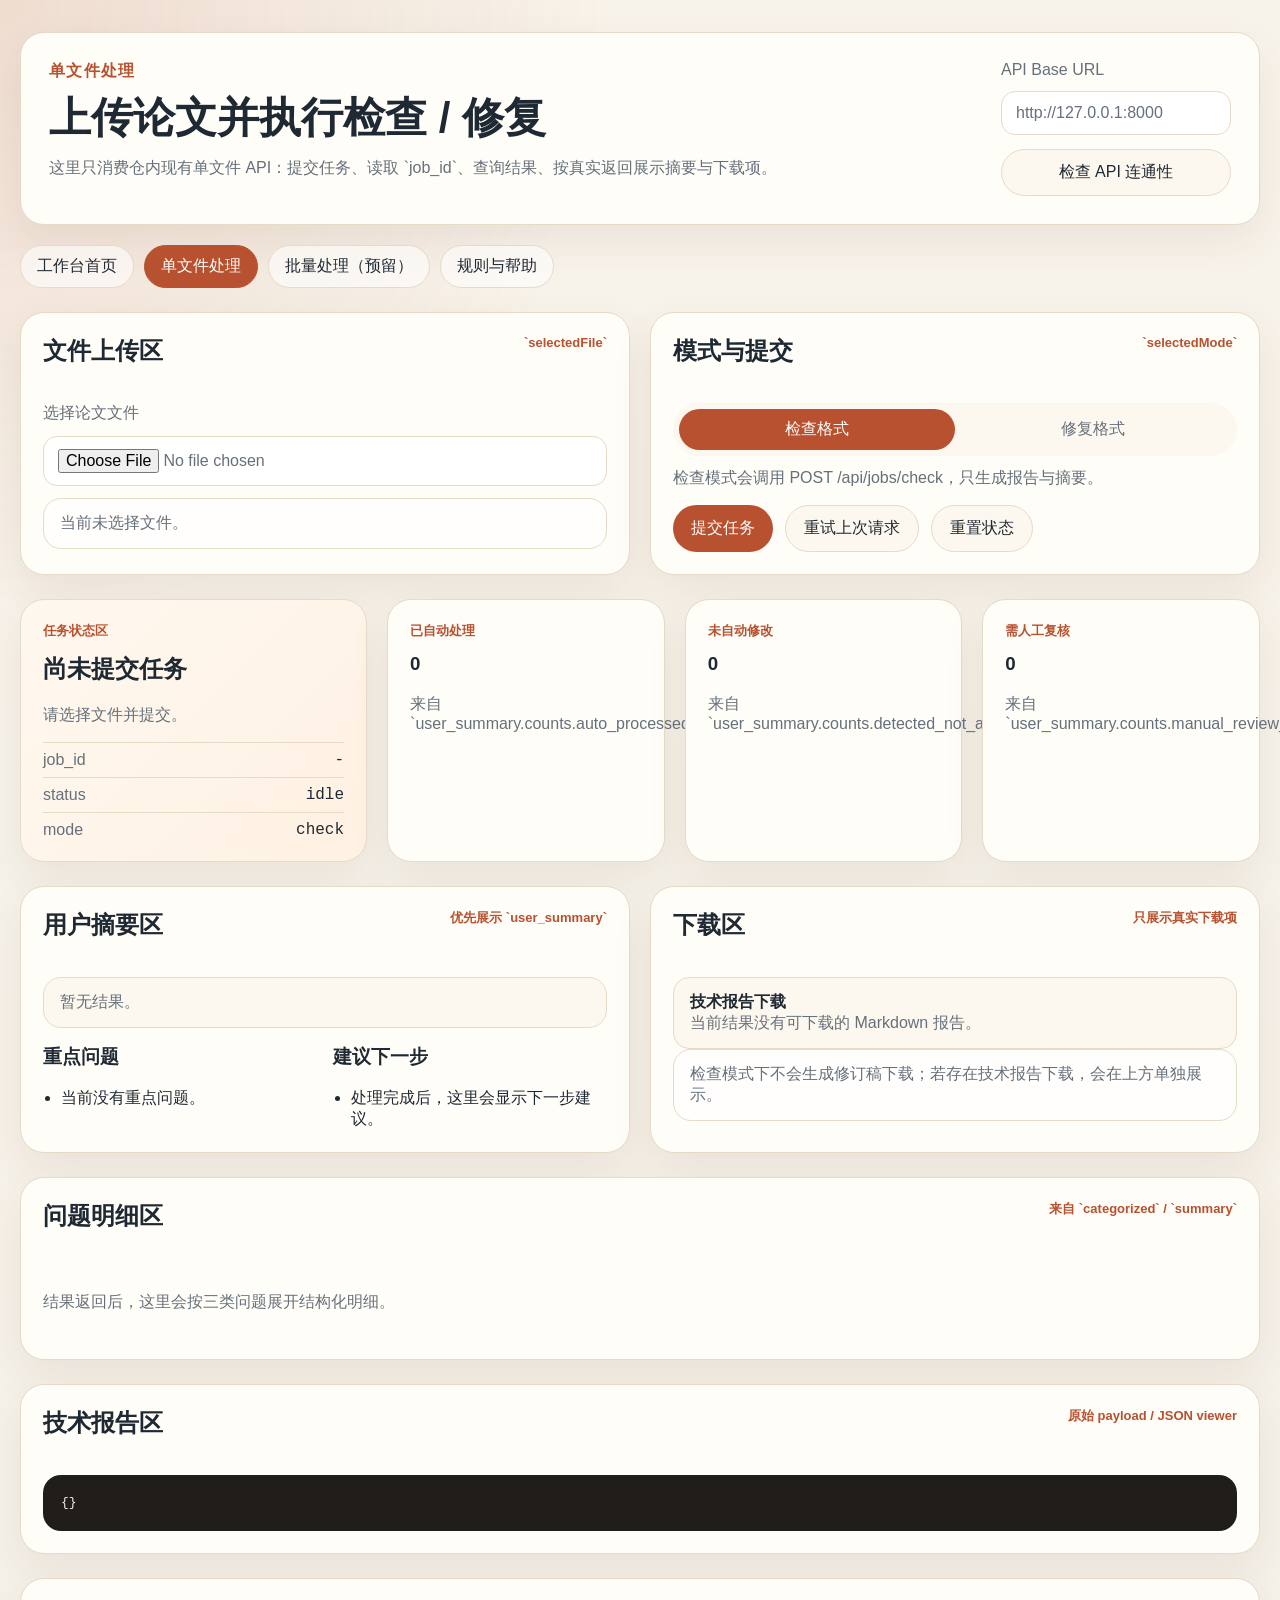
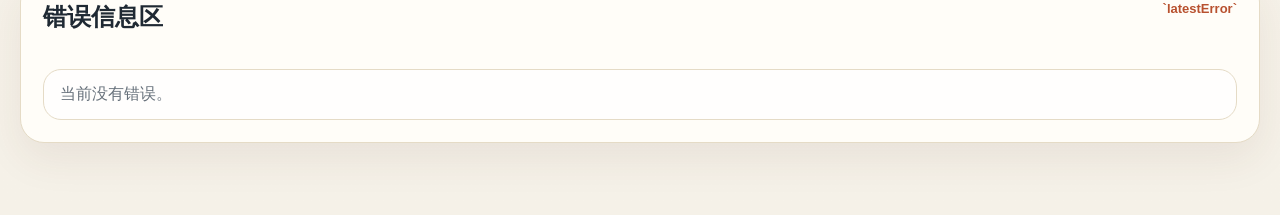
==== appsmith/preview/single-file.html @ 9e97cd12 "feat(appsmith): implement home and single-file preview pages" ====
<!doctype html>
<html lang="zh-CN">
  <head>
    <meta charset="utf-8" />
    <meta name="viewport" content="width=device-width, initial-scale=1" />
    <title>论文格式工具单文件处理预览</title>
    <link rel="stylesheet" href="/appsmith/preview/styles.css" />
  </head>
  <body data-page="single-file">
    <main class="page-shell">
      <header class="hero-card">
        <div>
          <p class="eyebrow">单文件处理</p>
          <h1>上传论文并执行检查 / 修复</h1>
          <p class="hero-copy">
            这里只消费仓内现有单文件 API：提交任务、读取 `job_id`、查询结果、按真实返回展示摘要与下载项。
          </p>
        </div>
        <div class="hero-side">
          <div class="inline-meta">
            <label class="field-stack">
              <span>API Base URL</span>
              <input id="apiBaseUrlInput" type="text" value="http://127.0.0.1:8000" />
            </label>
            <button id="healthCheckButton" class="secondary-button" type="button">检查 API 连通性</button>
          </div>
        </div>
      </header>

      <section class="nav-strip">
        <a class="nav-link" href="/appsmith/preview/index.html">工作台首页</a>
        <a class="nav-link active" href="/appsmith/preview/single-file.html">单文件处理</a>
        <a class="nav-link" href="/appsmith/preview/batch-placeholder.html">批量处理（预留）</a>
        <a class="nav-link" href="/appsmith/preview/help.html">规则与帮助</a>
      </section>

      <section class="content-grid">
        <article class="panel">
          <div class="panel-header">
            <h2>文件上传区</h2>
            <span class="panel-tag">`selectedFile`</span>
          </div>
          <div class="field-list">
            <label class="field-stack">
              <span>选择论文文件</span>
              <input id="fileInput" type="file" accept=".docx" />
            </label>
            <div class="status-box subtle" id="selectedFileInfo">当前未选择文件。</div>
          </div>
        </article>

        <article class="panel">
          <div class="panel-header">
            <h2>模式与提交</h2>
            <span class="panel-tag">`selectedMode`</span>
          </div>
          <div class="mode-switch" role="tablist" aria-label="检查或修复">
            <button class="mode-button active" data-mode="check" type="button">检查格式</button>
            <button class="mode-button" data-mode="fix" type="button">修复格式</button>
          </div>
          <p class="helper-copy" id="modeDescription">检查模式只生成结果报告，不生成修订稿。</p>
          <div class="button-row">
            <button id="submitButton" class="primary-button" type="button">提交任务</button>
            <button id="retryButton" class="secondary-button" type="button">重试上次请求</button>
            <button id="resetButton" class="secondary-button" type="button">重置状态</button>
          </div>
        </article>
      </section>

      <section class="summary-grid">
        <article class="summary-card summary-main">
          <p class="summary-label">任务状态区</p>
          <h2 id="jobStatusHeadline">尚未提交任务</h2>
          <p id="jobStatusCopy" class="summary-copy">请选择文件并提交。</p>
          <dl class="meta-pairs">
            <div><dt>job_id</dt><dd id="jobIdValue">-</dd></div>
            <div><dt>status</dt><dd id="jobStatusValue">idle</dd></div>
            <div><dt>mode</dt><dd id="jobModeValue">check</dd></div>
          </dl>
        </article>
        <article class="summary-card">
          <p class="summary-label">已自动处理</p>
          <h3 id="autoProcessedCount">0</h3>
          <p class="summary-copy">来自 `user_summary.counts.auto_processed`</p>
        </article>
        <article class="summary-card">
          <p class="summary-label">未自动修改</p>
          <h3 id="detectedCount">0</h3>
          <p class="summary-copy">来自 `user_summary.counts.detected_not_auto_fixed`</p>
        </article>
        <article class="summary-card">
          <p class="summary-label">需人工复核</p>
          <h3 id="manualReviewCount">0</h3>
          <p class="summary-copy">来自 `user_summary.counts.manual_review_required`</p>
        </article>
      </section>

      <section class="content-grid lower-grid">
        <article class="panel">
          <div class="panel-header">
            <h2>用户摘要区</h2>
            <span class="panel-tag">优先展示 `user_summary`</span>
          </div>
          <div class="status-box" id="overallStatusBox">暂无结果。</div>
          <div class="review-columns">
            <div>
              <h3>重点问题</h3>
              <ul id="keyIssues"></ul>
            </div>
            <div>
              <h3>建议下一步</h3>
              <ul id="nextSteps"></ul>
            </div>
          </div>
        </article>

        <article class="panel">
          <div class="panel-header">
            <h2>下载区</h2>
            <span class="panel-tag">只展示真实下载项</span>
          </div>
          <div id="downloadList" class="download-list"></div>
          <div class="status-box subtle" id="downloadHint">
            修复模式下若 API 未返回 `download_fixed_docx_url`，这里会明确提示当前无可下载修订稿。
          </div>
        </article>
      </section>

      <section class="content-grid lower-grid">
        <article class="panel span-two">
          <div class="panel-header">
            <h2>问题明细区</h2>
            <span class="panel-tag">来自 `categorized` / `summary`</span>
          </div>
          <div id="tableEmptyState" class="empty-state">结果返回后，这里会按三类问题展开结构化明细。</div>
          <div class="table-wrap" id="tableWrap" hidden>
            <table>
              <thead>
                <tr>
                  <th>类别</th>
                  <th>标题</th>
                  <th>状态</th>
                  <th>规则 ID</th>
                  <th>原因分类</th>
                  <th>建议下一步</th>
                </tr>
              </thead>
              <tbody id="detailTableBody"></tbody>
            </table>
          </div>
          <div class="summary-inline" id="summaryCounts"></div>
        </article>
      </section>

      <section class="content-grid lower-grid">
        <article class="panel span-two">
          <div class="panel-header">
            <h2>技术报告区</h2>
            <span class="panel-tag">原始 payload / JSON viewer</span>
          </div>
          <pre id="technicalReportViewer" class="json-viewer">{}</pre>
        </article>
      </section>

      <section class="content-grid lower-grid">
        <article class="panel span-two">
          <div class="panel-header">
            <h2>错误信息区</h2>
            <span class="panel-tag">`latestError`</span>
          </div>
          <div id="errorBox" class="status-box subtle">当前没有错误。</div>
        </article>
      </section>
    </main>

    <script src="/appsmith/preview/app.js" defer></script>
  </body>
  </html>
---- appsmith/preview/styles.css ----
:root {
  --bg: #f5f1e8;
  --panel: #fffdf8;
  --panel-strong: #fdf8ef;
  --text: #1f2933;
  --muted: #66707a;
  --line: #e5dbc6;
  --accent: #b8512f;
  --accent-soft: #f4d9cf;
  --success: #256f48;
  --warn: #9a6700;
  --danger: #a6402d;
  --shadow: 0 16px 40px rgba(84, 57, 34, 0.08);
}

* {
  box-sizing: border-box;
}

body {
  margin: 0;
  font-family: "PingFang SC", "Noto Sans SC", sans-serif;
  color: var(--text);
  background:
    radial-gradient(circle at top left, rgba(184, 81, 47, 0.14), transparent 28%),
    linear-gradient(180deg, #f8f3ea 0%, var(--bg) 100%);
}

a {
  color: inherit;
  text-decoration: none;
}

.page-shell {
  max-width: 1280px;
  margin: 0 auto;
  padding: 32px 20px 48px;
}

.hero-card,
.panel,
.summary-card,
.action-card {
  background: var(--panel);
  border: 1px solid var(--line);
  border-radius: 24px;
  box-shadow: var(--shadow);
}

.hero-card {
  display: flex;
  justify-content: space-between;
  gap: 20px;
  padding: 28px;
  margin-bottom: 20px;
}

.hero-side,
.inline-meta {
  display: grid;
  gap: 14px;
}

.eyebrow {
  margin: 0 0 8px;
  color: var(--accent);
  font-weight: 700;
  letter-spacing: 0.08em;
}

h1,
h2,
h3,
p {
  margin-top: 0;
}

h1 {
  margin-bottom: 12px;
  font-size: clamp(28px, 4vw, 42px);
}

.hero-copy,
.helper-copy,
.placeholder-copy,
.summary-copy,
.empty-state,
label span,
input,
select,
.body-copy,
.status-note p,
.download-item p,
.summary-inline,
.status-box {
  color: var(--muted);
}

.nav-strip {
  display: flex;
  flex-wrap: wrap;
  gap: 10px;
  margin-bottom: 24px;
}

.nav-link {
  padding: 10px 16px;
  border-radius: 999px;
  border: 1px solid var(--line);
  background: rgba(255, 255, 255, 0.6);
}

.nav-link.active {
  background: var(--accent);
  color: #fff;
  border-color: var(--accent);
}

.status-note,
.status-box {
  border-radius: 18px;
  border: 1px solid var(--line);
  background: var(--panel-strong);
  padding: 14px 16px;
}

.status-note.muted,
.status-box.subtle {
  background: rgba(255, 255, 255, 0.75);
}

.status-box.danger {
  background: #fff1ee;
  border-color: #efc5ba;
  color: var(--danger);
}

.panel,
.summary-card,
.action-card {
  padding: 22px;
}

.content-grid,
.summary-grid,
.action-grid {
  display: grid;
  gap: 20px;
  margin-bottom: 24px;
}

.content-grid,
.action-grid {
  grid-template-columns: repeat(2, minmax(0, 1fr));
}

.summary-grid {
  grid-template-columns: 1.25fr repeat(3, minmax(0, 1fr));
}

.home-grid {
  align-items: stretch;
}

.summary-main,
.action-card.primary {
  background: linear-gradient(135deg, #fff8ef 0%, #fff1e3 100%);
}

.summary-label,
.panel-tag {
  font-size: 13px;
  font-weight: 700;
  color: var(--accent);
}

.panel-tag {
  text-align: right;
}

.panel-header {
  display: flex;
  justify-content: space-between;
  gap: 12px;
  align-items: start;
  margin-bottom: 16px;
}

.field-list,
.field-stack {
  display: grid;
  gap: 12px;
}

label {
  display: grid;
  gap: 8px;
}

input,
select {
  width: 100%;
  padding: 12px 14px;
  border-radius: 14px;
  border: 1px solid var(--line);
  background: #fff;
  font: inherit;
}

.mode-switch {
  display: flex;
  background: var(--panel-strong);
  padding: 6px;
  border-radius: 999px;
  margin-bottom: 12px;
}

.mode-button,
.primary-button,
.secondary-button {
  border: 0;
  border-radius: 999px;
  cursor: pointer;
  font: inherit;
}

.mode-button {
  flex: 1;
  background: transparent;
  color: var(--muted);
  padding: 10px 16px;
}

.mode-button.active {
  background: var(--accent);
  color: #fff;
}

.button-row {
  display: flex;
  flex-wrap: wrap;
  gap: 12px;
  margin-top: 14px;
}

.primary-button,
.secondary-button,
.as-link {
  display: inline-flex;
  align-items: center;
  justify-content: center;
  min-height: 44px;
  padding: 12px 18px;
}

.primary-button {
  background: var(--accent);
  color: #fff;
}

.secondary-button {
  background: var(--panel-strong);
  color: var(--text);
  border: 1px solid var(--line);
}

.compact-link {
  min-height: auto;
  padding: 8px 14px;
}

.plain-list,
.step-list,
ul {
  margin: 0;
  padding-left: 18px;
}

.action-card p:last-child,
.panel p:last-child {
  margin-bottom: 0;
}

.muted-card {
  background: rgba(255, 255, 255, 0.78);
}

.meta-pairs {
  display: grid;
  gap: 8px;
  margin: 14px 0 0;
}

.meta-pairs div {
  display: flex;
  justify-content: space-between;
  gap: 12px;
  border-top: 1px solid var(--line);
  padding-top: 8px;
}

.meta-pairs dt {
  color: var(--muted);
}

.meta-pairs dd {
  margin: 0;
  font-family: "SFMono-Regular", "Menlo", monospace;
}

.span-two {
  grid-column: span 2;
}

.table-wrap {
  overflow-x: auto;
}

table {
  width: 100%;
  border-collapse: collapse;
}

th,
td {
  padding: 14px 12px;
  border-bottom: 1px solid var(--line);
  text-align: left;
  vertical-align: top;
}

th {
  color: var(--muted);
  font-size: 14px;
}

.empty-state {
  padding: 24px 0 8px;
}

.download-list {
  display: grid;
  gap: 12px;
}

.download-item {
  display: flex;
  justify-content: space-between;
  gap: 12px;
  align-items: center;
  padding: 14px 16px;
  border: 1px solid var(--line);
  border-radius: 16px;
  background: var(--panel-strong);
}

.download-item.muted-download {
  justify-content: start;
}

.review-columns {
  display: grid;
  grid-template-columns: repeat(2, minmax(0, 1fr));
  gap: 16px;
  margin-top: 16px;
}

.summary-inline {
  display: flex;
  flex-wrap: wrap;
  gap: 10px;
  margin-top: 16px;
}

.summary-chip {
  padding: 8px 12px;
  border-radius: 999px;
  background: var(--panel-strong);
  border: 1px solid var(--line);
  font-size: 13px;
}

.json-viewer {
  margin: 0;
  padding: 18px;
  border-radius: 18px;
  background: #201d1a;
  color: #f6efe6;
  overflow-x: auto;
  font-size: 13px;
  line-height: 1.5;
}

@media (max-width: 980px) {
  .hero-card,
  .content-grid,
  .summary-grid,
  .action-grid,
  .review-columns {
    grid-template-columns: 1fr;
  }

  .hero-card {
    flex-direction: column;
  }

  .span-two {
    grid-column: auto;
  }
}
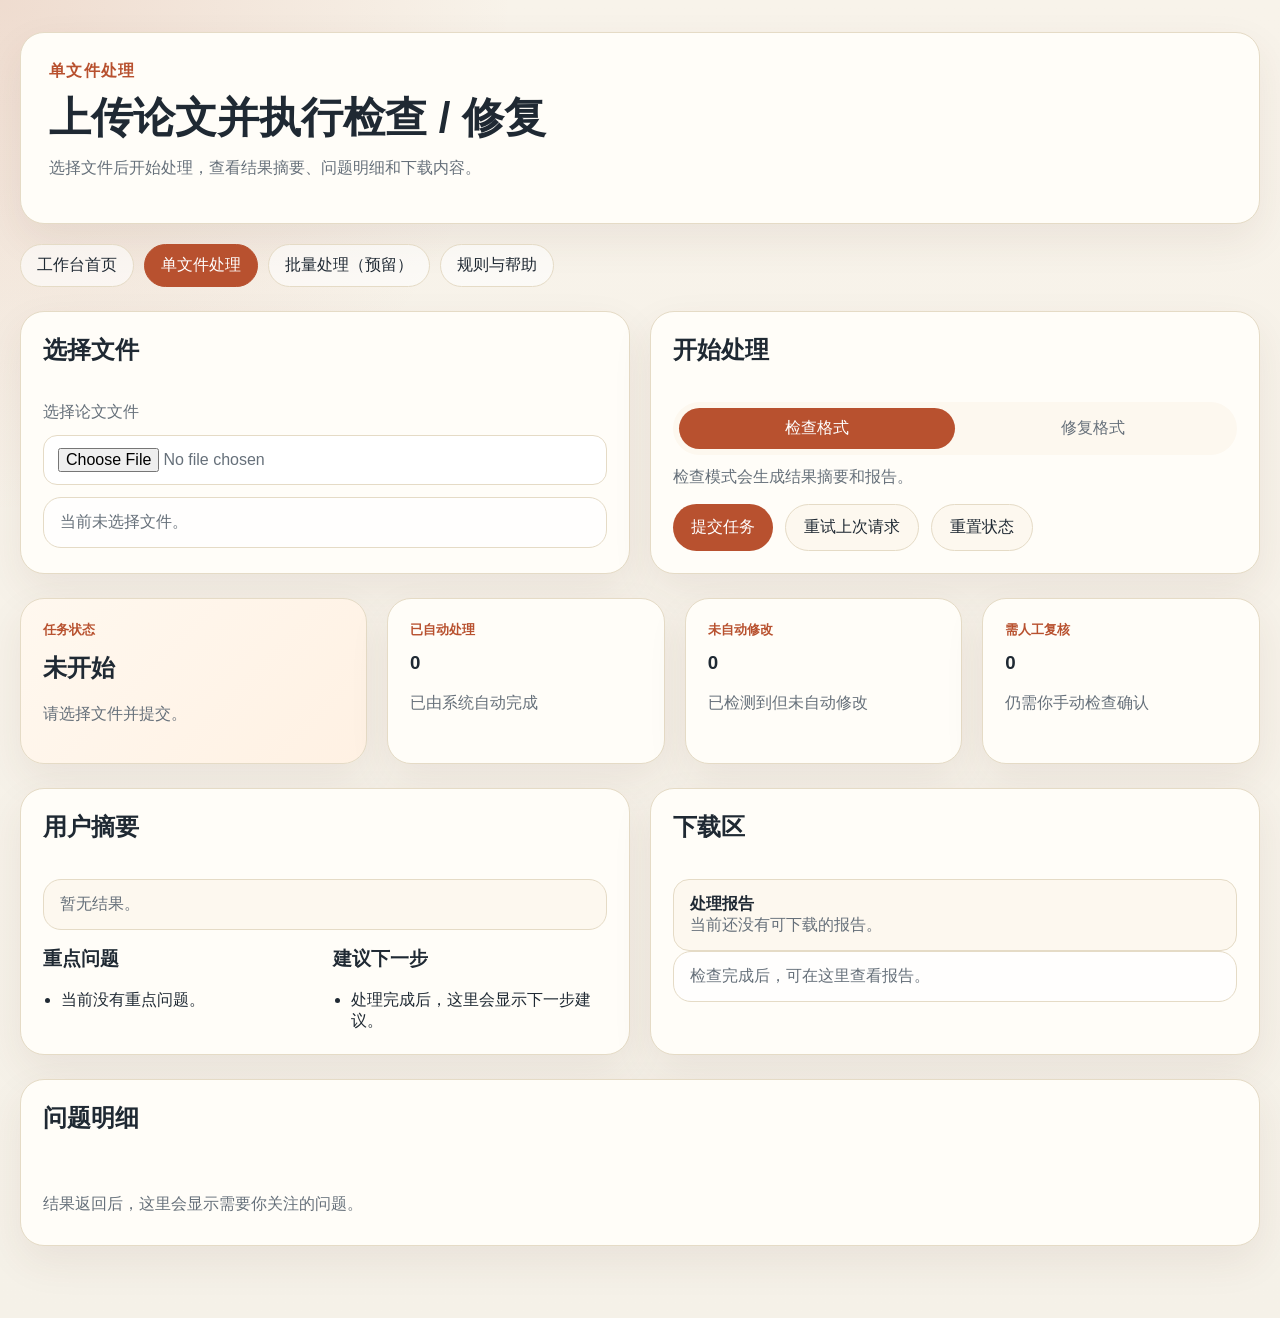
==== commit 63b2b024: "refine appsmith single-file preview for user-facing ui" ====
--- a/appsmith/preview/single-file.html
+++ b/appsmith/preview/single-file.html
@@ -12,18 +12,7 @@
         <div>
           <p class="eyebrow">单文件处理</p>
           <h1>上传论文并执行检查 / 修复</h1>
-          <p class="hero-copy">
-            这里只消费仓内现有单文件 API：提交任务、读取 `job_id`、查询结果、按真实返回展示摘要与下载项。
-          </p>
-        </div>
-        <div class="hero-side">
-          <div class="inline-meta">
-            <label class="field-stack">
-              <span>API Base URL</span>
-              <input id="apiBaseUrlInput" type="text" value="http://127.0.0.1:8000" />
-            </label>
-            <button id="healthCheckButton" class="secondary-button" type="button">检查 API 连通性</button>
-          </div>
+          <p class="hero-copy">选择文件后开始处理，查看结果摘要、问题明细和下载内容。</p>
         </div>
       </header>
 
@@ -37,8 +26,7 @@
       <section class="content-grid">
         <article class="panel">
           <div class="panel-header">
-            <h2>文件上传区</h2>
-            <span class="panel-tag">`selectedFile`</span>
+            <h2>选择文件</h2>
           </div>
           <div class="field-list">
             <label class="field-stack">
@@ -51,14 +39,13 @@
 
         <article class="panel">
           <div class="panel-header">
-            <h2>模式与提交</h2>
-            <span class="panel-tag">`selectedMode`</span>
+            <h2>开始处理</h2>
           </div>
           <div class="mode-switch" role="tablist" aria-label="检查或修复">
             <button class="mode-button active" data-mode="check" type="button">检查格式</button>
             <button class="mode-button" data-mode="fix" type="button">修复格式</button>
           </div>
-          <p class="helper-copy" id="modeDescription">检查模式只生成结果报告，不生成修订稿。</p>
+          <p class="helper-copy" id="modeDescription">检查模式会生成结果摘要和报告。</p>
           <div class="button-row">
             <button id="submitButton" class="primary-button" type="button">提交任务</button>
             <button id="retryButton" class="secondary-button" type="button">重试上次请求</button>
@@ -69,37 +56,31 @@
 
       <section class="summary-grid">
         <article class="summary-card summary-main">
-          <p class="summary-label">任务状态区</p>
-          <h2 id="jobStatusHeadline">尚未提交任务</h2>
+          <p class="summary-label">任务状态</p>
+          <h2 id="jobStatusHeadline">未开始</h2>
           <p id="jobStatusCopy" class="summary-copy">请选择文件并提交。</p>
-          <dl class="meta-pairs">
-            <div><dt>job_id</dt><dd id="jobIdValue">-</dd></div>
-            <div><dt>status</dt><dd id="jobStatusValue">idle</dd></div>
-            <div><dt>mode</dt><dd id="jobModeValue">check</dd></div>
-          </dl>
         </article>
         <article class="summary-card">
           <p class="summary-label">已自动处理</p>
           <h3 id="autoProcessedCount">0</h3>
-          <p class="summary-copy">来自 `user_summary.counts.auto_processed`</p>
+          <p class="summary-copy">已由系统自动完成</p>
         </article>
         <article class="summary-card">
           <p class="summary-label">未自动修改</p>
           <h3 id="detectedCount">0</h3>
-          <p class="summary-copy">来自 `user_summary.counts.detected_not_auto_fixed`</p>
+          <p class="summary-copy">已检测到但未自动修改</p>
         </article>
         <article class="summary-card">
           <p class="summary-label">需人工复核</p>
           <h3 id="manualReviewCount">0</h3>
-          <p class="summary-copy">来自 `user_summary.counts.manual_review_required`</p>
+          <p class="summary-copy">仍需你手动检查确认</p>
         </article>
       </section>
 
       <section class="content-grid lower-grid">
         <article class="panel">
           <div class="panel-header">
-            <h2>用户摘要区</h2>
-            <span class="panel-tag">优先展示 `user_summary`</span>
+            <h2>用户摘要</h2>
           </div>
           <div class="status-box" id="overallStatusBox">暂无结果。</div>
           <div class="review-columns">
@@ -117,11 +98,10 @@
         <article class="panel">
           <div class="panel-header">
             <h2>下载区</h2>
-            <span class="panel-tag">只展示真实下载项</span>
           </div>
           <div id="downloadList" class="download-list"></div>
           <div class="status-box subtle" id="downloadHint">
-            修复模式下若 API 未返回 `download_fixed_docx_url`，这里会明确提示当前无可下载修订稿。
+            当前没有可下载内容时，会在这里显示提示。
           </div>
         </article>
       </section>
@@ -129,46 +109,22 @@
       <section class="content-grid lower-grid">
         <article class="panel span-two">
           <div class="panel-header">
-            <h2>问题明细区</h2>
-            <span class="panel-tag">来自 `categorized` / `summary`</span>
+            <h2>问题明细</h2>
           </div>
-          <div id="tableEmptyState" class="empty-state">结果返回后，这里会按三类问题展开结构化明细。</div>
+          <div id="tableEmptyState" class="empty-state">结果返回后，这里会显示需要你关注的问题。</div>
           <div class="table-wrap" id="tableWrap" hidden>
             <table>
               <thead>
                 <tr>
                   <th>类别</th>
-                  <th>标题</th>
-                  <th>状态</th>
-                  <th>规则 ID</th>
-                  <th>原因分类</th>
-                  <th>建议下一步</th>
+                  <th>问题</th>
+                  <th>当前情况</th>
+                  <th>建议处理</th>
                 </tr>
               </thead>
               <tbody id="detailTableBody"></tbody>
             </table>
           </div>
-          <div class="summary-inline" id="summaryCounts"></div>
-        </article>
-      </section>
-
-      <section class="content-grid lower-grid">
-        <article class="panel span-two">
-          <div class="panel-header">
-            <h2>技术报告区</h2>
-            <span class="panel-tag">原始 payload / JSON viewer</span>
-          </div>
-          <pre id="technicalReportViewer" class="json-viewer">{}</pre>
-        </article>
-      </section>
-
-      <section class="content-grid lower-grid">
-        <article class="panel span-two">
-          <div class="panel-header">
-            <h2>错误信息区</h2>
-            <span class="panel-tag">`latestError`</span>
-          </div>
-          <div id="errorBox" class="status-box subtle">当前没有错误。</div>
         </article>
       </section>
     </main>
--- a/appsmith/preview/styles.css
+++ b/appsmith/preview/styles.css
@@ -174,10 +174,6 @@
   color: var(--accent);
 }
 
-.panel-tag {
-  text-align: right;
-}
-
 .panel-header {
   display: flex;
   justify-content: space-between;
@@ -285,29 +281,6 @@
   background: rgba(255, 255, 255, 0.78);
 }
 
-.meta-pairs {
-  display: grid;
-  gap: 8px;
-  margin: 14px 0 0;
-}
-
-.meta-pairs div {
-  display: flex;
-  justify-content: space-between;
-  gap: 12px;
-  border-top: 1px solid var(--line);
-  padding-top: 8px;
-}
-
-.meta-pairs dt {
-  color: var(--muted);
-}
-
-.meta-pairs dd {
-  margin: 0;
-  font-family: "SFMono-Regular", "Menlo", monospace;
-}
-
 .span-two {
   grid-column: span 2;
 }
@@ -365,30 +338,8 @@
   margin-top: 16px;
 }
 
-.summary-inline {
-  display: flex;
-  flex-wrap: wrap;
-  gap: 10px;
-  margin-top: 16px;
-}
-
-.summary-chip {
-  padding: 8px 12px;
-  border-radius: 999px;
-  background: var(--panel-strong);
-  border: 1px solid var(--line);
-  font-size: 13px;
-}
-
-.json-viewer {
-  margin: 0;
-  padding: 18px;
-  border-radius: 18px;
-  background: #201d1a;
-  color: #f6efe6;
-  overflow-x: auto;
-  font-size: 13px;
-  line-height: 1.5;
+.text-danger {
+  color: var(--danger);
 }
 
 @media (max-width: 980px) {
